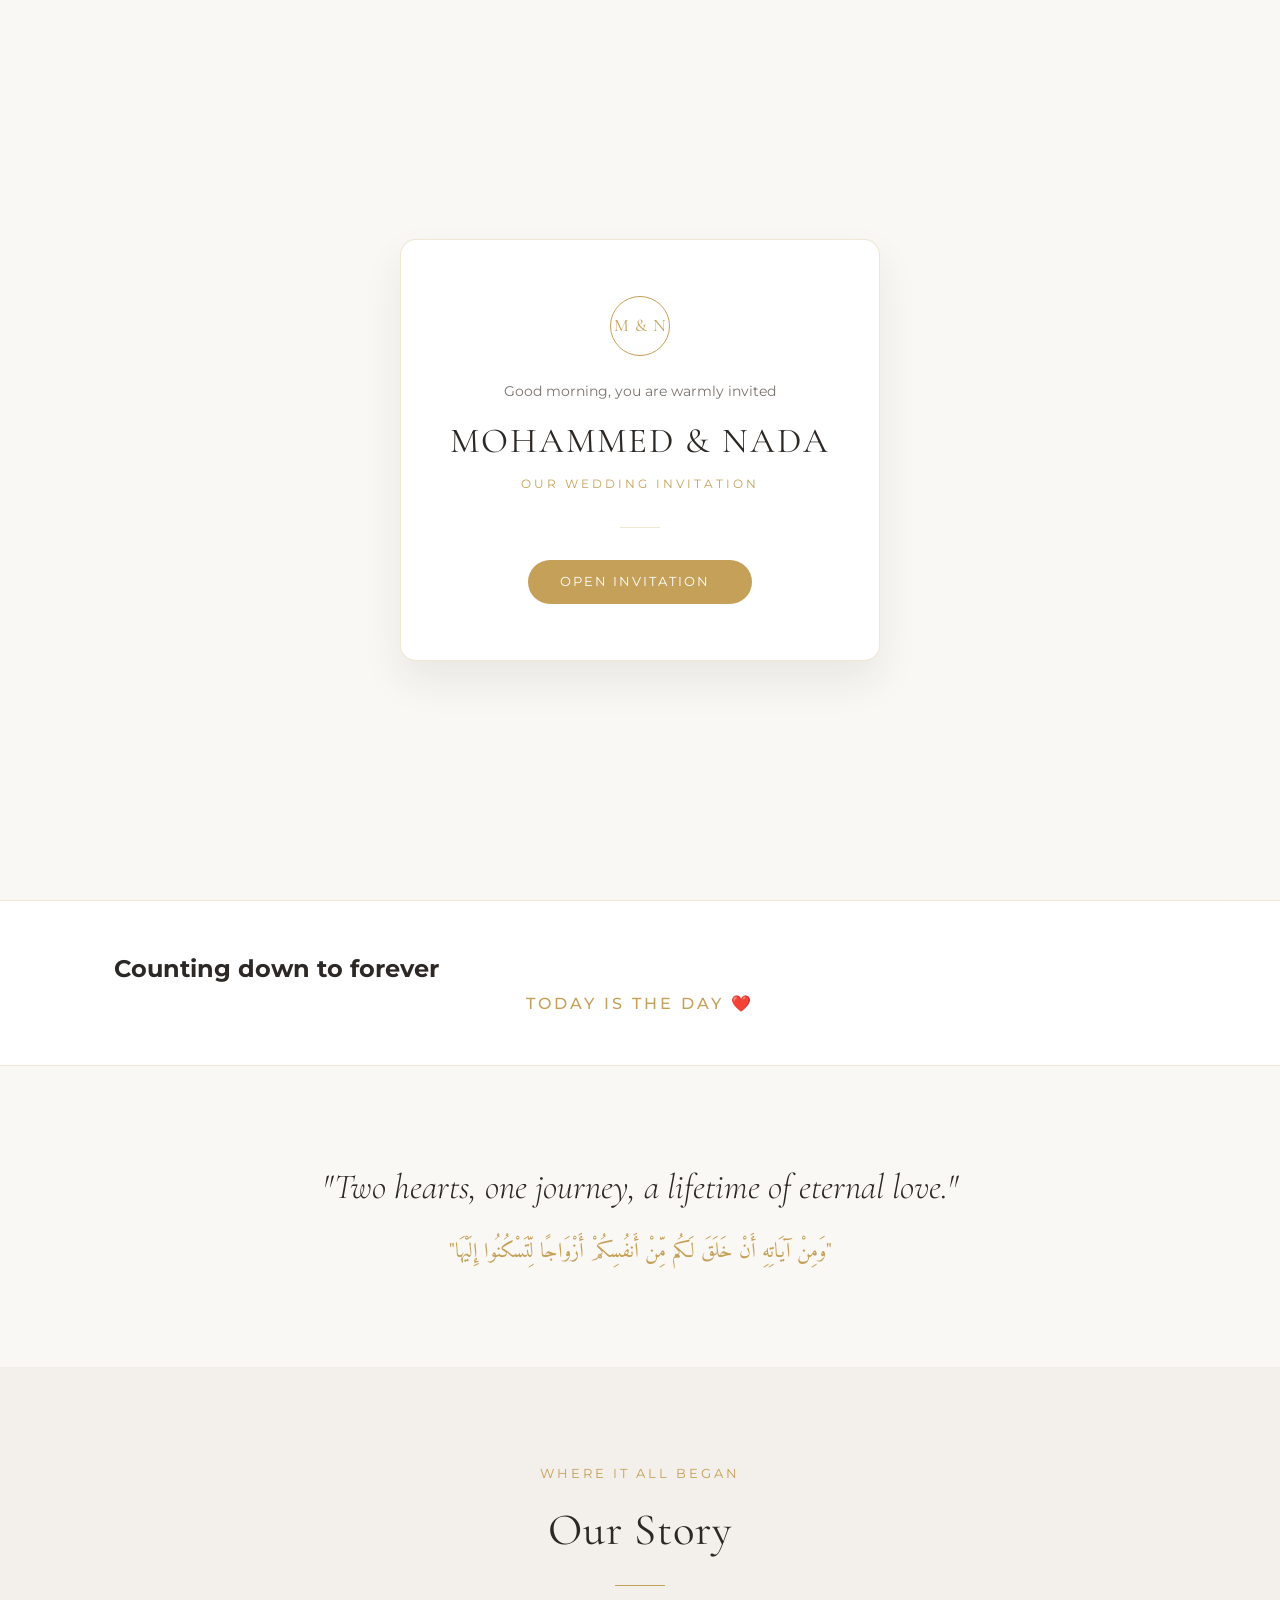
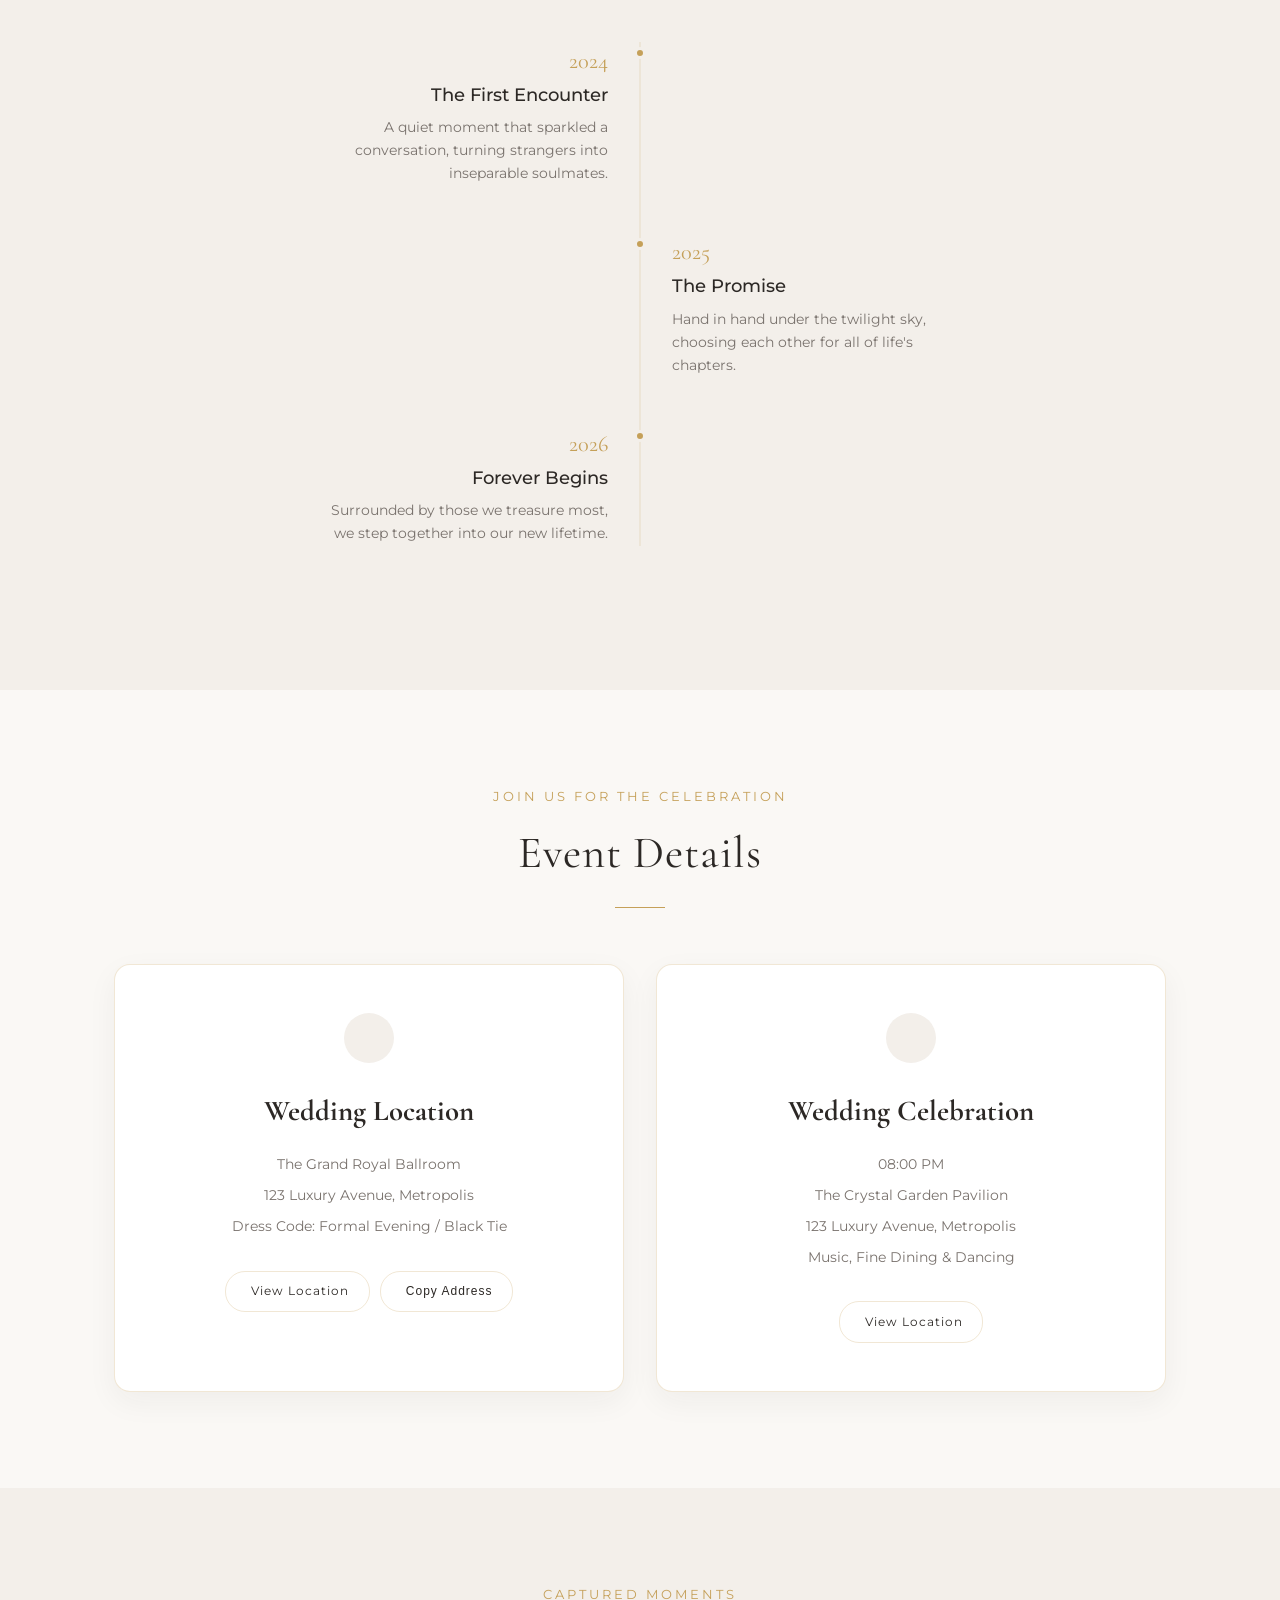
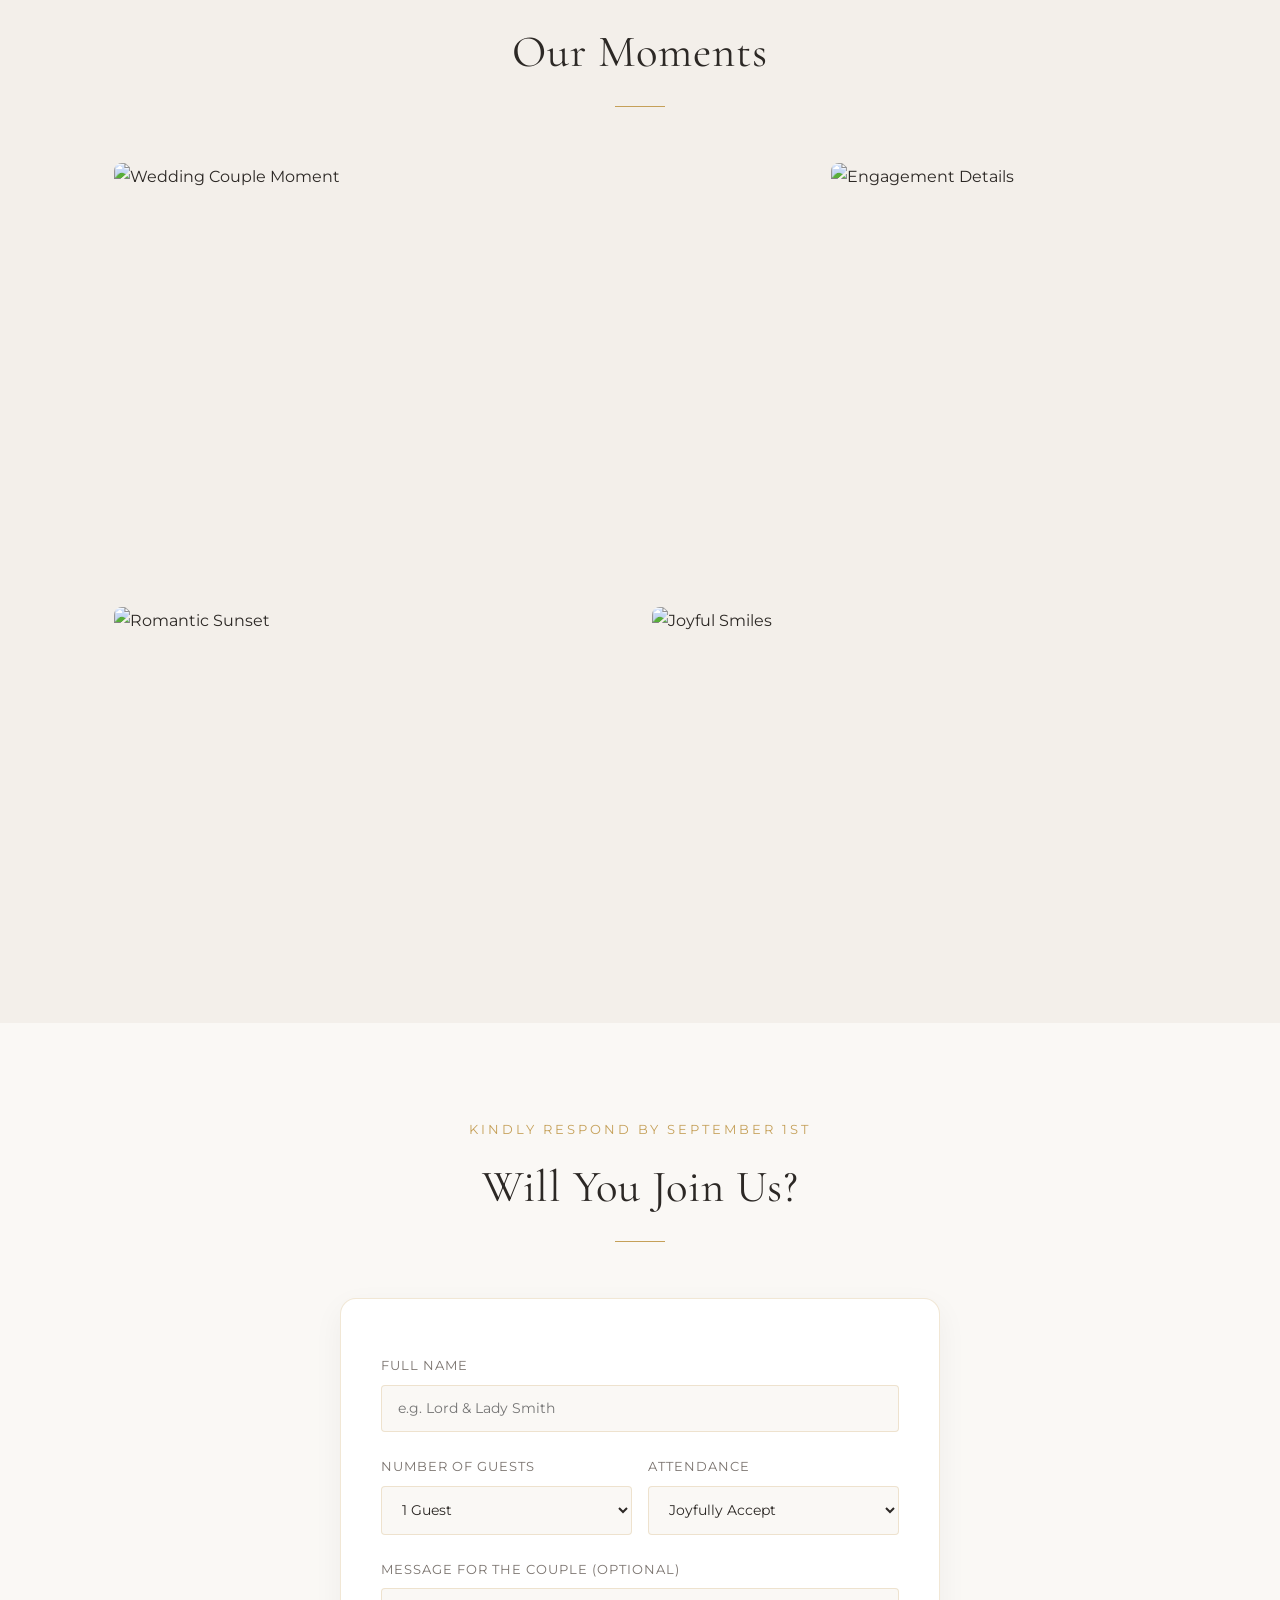
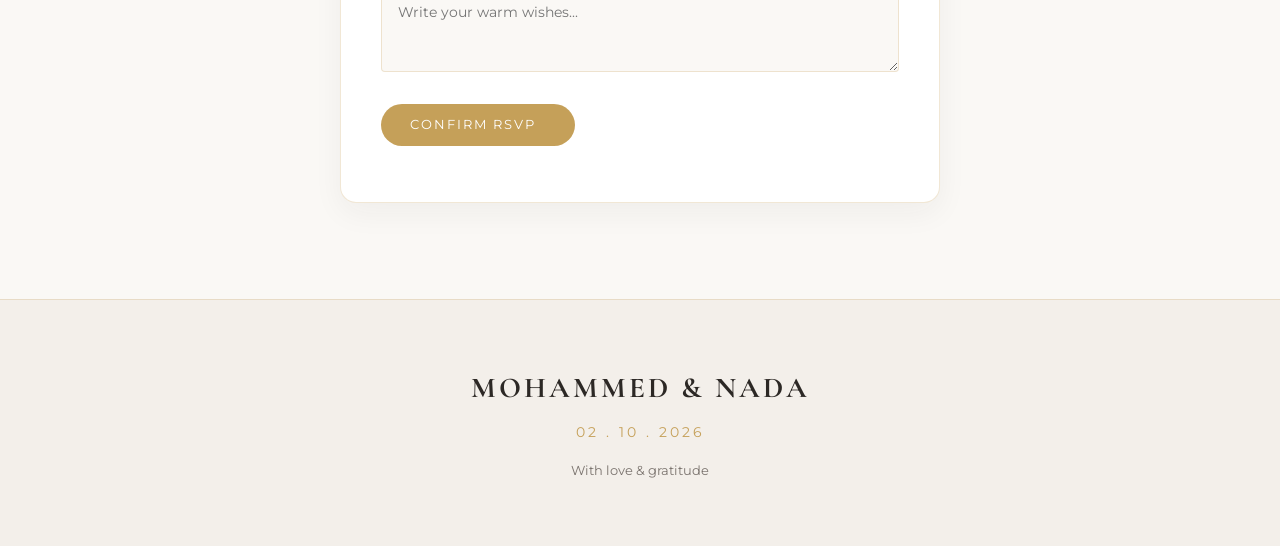
==== index2.html @ 8f210483 "Upload all project files" ====
<!DOCTYPE html>
<html lang="en" dir="ltr">
<head>
    <meta charset="UTF-8">
    <meta name="viewport" content="width=device-width, initial-scale=1.0">
    <meta name="description" content="Mohammed & Nada Wedding Invitation — Join us as we celebrate the beginning of our forever.">
    <meta name="theme-color" content="#FAF8F5">
    
    <!-- Open Graph Metadata -->
    <meta property="og:title" content="Mohammed & Nada | Wedding Invitation">
    <meta property="og:description" content="Join us in celebrating our wedding on October 2nd.">
    <meta property="og:type" content="website">

    <title>Mohammed &amp; Nada | Wedding Invitation</title>

    <!-- Google Fonts -->
    <link rel="preconnect" href="https://fonts.googleapis.com">
    <link rel="preconnect" href="https://fonts.gstatic.com" crossorigin>
    <link href="https://fonts.googleapis.com/css2?family=Amiri:ital,wght@0,400;0,700;1,400&family=Cormorant+Garamond:ital,wght@0,300;0,400;0,600;1,400&family=Montserrat:wght@300;400;500;600&display=swap" rel="stylesheet">

    <!-- Lucide Icons -->
    <script src="https://unpkg.com/lucide@latest"></script>

    <!-- Main Stylesheet -->
    <link rel="stylesheet" href="index2.css">
</head>
<body>

    <!-- Canvas for Floating Flower Petals Effect -->
    <canvas id="petals-canvas"></canvas>

    <!-- Floating Audio Toggle Button -->
    <button id="audio-toggle" class="floating-audio-btn" aria-label="Toggle Background Music">
        <i data-lucide="music" class="music-icon"></i>
        <span class="audio-pulse"></span>
    </button>
   <!-- Inside index.html (Lines 22-24) -->
<audio id="bg-music" loop preload="auto">
    <!-- تأكد إن الملف موجود في نفس المسار ده أو حط الرابط المباشر -->
    <source src="music/شيرين_ياليلة_بيضا_بدون_موسيقى_دفوف_فقط.mp3" type="audio/mpeg">
</audio>

    <!-- Floating Language Switcher -->
    <div class="lang-switcher-container">
        <button id="lang-toggle-btn" class="lang-toggle-btn" aria-label="Switch Language">
            <span class="lang-label active" data-lang-code="en">EN</span>
            <span class="lang-divider">|</span>
            <span class="lang-label" data-lang-code="ar">عربي</span>
        </button>
    </div>

    <!-- Floating Navigation Bar -->
    <nav class="floating-nav" id="navbar">
        <div class="nav-brand">M &amp; N</div>
        <button class="nav-hamburger" id="nav-toggle" aria-label="Toggle Menu">
            <i data-lucide="menu"></i>
        </button>
        <ul class="nav-links" id="nav-links">
            <li><a href="#hero" class="nav-item" data-i18n="navHome">Home</a></li>
            <li><a href="#story" class="nav-item" data-i18n="navStory">Our Story</a></li>
            <li><a href="#details" class="nav-item" data-i18n="navDetails">Details</a></li>
            <li><a href="#gallery" class="nav-item" data-i18n="navGallery">Gallery</a></li>
            <li><a href="#rsvp" class="nav-item" data-i18n="navRsvp">RSVP</a></li>
        </ul>
    </nav>

    <!-- 1. OPENING EXPERIENCE (ENVELOPE SCREEN) -->
    <div id="opening-screen" class="opening-screen">
        <div class="envelope-wrapper">
            <div class="envelope-card">
                <div class="monogram-badge">M &amp; N</div>
                <p class="greeting-time" id="greeting-time">Good day, you are warmly invited</p>
                <h1 class="opening-names">MOHAMMED &amp; NADA</h1>
                <p class="opening-subtitle" data-i18n="openingSubtitle">OUR WEDDING INVITATION</p>
                <div class="divider-line"></div>
                <button id="open-invitation-btn" class="btn-opening">
                    <span data-i18n="openInvitationBtn">OPEN INVITATION</span>
                    <i data-lucide="heart" class="btn-icon"></i>
                </button>
            </div>
        </div>
    </div>

    <!-- MAIN INVITATION CONTENT -->
    <main id="main-content" class="main-content">

        <!-- 2. HERO SECTION -->
        <section id="hero" class="hero-section">
            <div class="hero-container">
                <p class="hero-parents-note" data-i18n="heroParentsNote">Together with their families</p>
                
                <div class="hero-names-wrap">
                    <h1 class="hero-name">MOHAMMED</h1>
                    <span class="hero-ampersand">&amp;</span>
                    <h1 class="hero-name">NADA</h1>
                </div>

                <div class="hero-date-badge">
                    <span class="date-line"></span>
                    <span class="hero-date-text" data-i18n="heroDateText">02 OCTOBER 2026</span>
                    <span class="date-line"></span>
                </div>

                <div class="hero-actions">
                    <button id="save-date-btn" class="btn-secondary">
                        <i data-lucide="calendar-plus"></i>
                        <span data-i18n="saveTheDate">Save The Date</span>
                    </button>
                </div>

                <a href="#story" class="scroll-discover" aria-label="Scroll Down">
                    <span data-i18n="scrollDiscover">Scroll to discover</span>
                    <i data-lucide="chevron-down" class="bounce-icon"></i>
                </a>
            </div>
        </section>

        <!-- 3. COUNTDOWN TIMER -->
        <section class="countdown-section">
            <div class="section-container">
                <h2 class="section-tag" data-i18n="countdownTag">Counting down to forever</h2>
                <div id="countdown" class="countdown-grid">
                    <div class="countdown-box">
                        <span id="days" class="countdown-num">00</span>
                        <span class="countdown-label" data-i18n="days">DAYS</span>
                    </div>
                    <div class="countdown-separator">:</div>
                    <div class="countdown-box">
                        <span id="hours" class="countdown-num">00</span>
                        <span class="countdown-label" data-i18n="hours">HOURS</span>
                    </div>
                    <div class="countdown-separator">:</div>
                    <div class="countdown-box">
                        <span id="minutes" class="countdown-num">00</span>
                        <span class="countdown-label" data-i18n="minutes">MINUTES</span>
                    </div>
                    <div class="countdown-separator">:</div>
                    <div class="countdown-box">
                        <span id="seconds" class="countdown-num">00</span>
                        <span class="countdown-label" data-i18n="seconds">SECONDS</span>
                    </div>
                </div>
            </div>
        </section>

        <!-- 4. LOVE QUOTE SECTION -->
        <section class="quote-section">
            <div class="section-container">
                <i data-lucide="quote" class="quote-icon"></i>
                <blockquote class="love-quote" data-i18n="loveQuote">
                    "Two hearts, one journey, a lifetime of eternal love."
                </blockquote>
                <p class="arabic-verse" data-i18n="arabicVerse">
                    "وَمِنْ آيَاتِهِ أَنْ خَلَقَ لَكُم مِّنْ أَنفُسِكُمْ أَزْوَاجًا لِّتَسْكُنُوا إِلَيْهَا"
                </p>
            </div>
        </section>

        <!-- 5. OUR STORY TIMELINE -->
        <section id="story" class="story-section">
            <div class="section-container">
                <div class="section-header">
                    <span class="section-sub" data-i18n="storySub">Where it all began</span>
                    <h2 class="section-title" data-i18n="storyTitle">Our Story</h2>
                    <div class="section-line"></div>
                </div>

                <div class="timeline">
                    <!-- Event 1 -->
                    <div class="timeline-item">
                        <div class="timeline-dot"></div>
                        <div class="timeline-content">
                            <span class="timeline-year">2024</span>
                            <h3 data-i18n="story1Title">The First Encounter</h3>
                            <p data-i18n="story1Desc">A quiet moment that sparkled a conversation, turning strangers into inseparable soulmates.</p>
                        </div>
                    </div>

                    <!-- Event 2 -->
                    <div class="timeline-item">
                        <div class="timeline-dot"></div>
                        <div class="timeline-content">
                            <span class="timeline-year">2025</span>
                            <h3 data-i18n="story2Title">The Promise</h3>
                            <p data-i18n="story2Desc">Hand in hand under the twilight sky, choosing each other for all of life's chapters.</p>
                        </div>
                    </div>

                    <!-- Event 3 -->
                    <div class="timeline-item">
                        <div class="timeline-dot"></div>
                        <div class="timeline-content">
                            <span class="timeline-year">2026</span>
                            <h3 data-i18n="story3Title">Forever Begins</h3>
                            <p data-i18n="story3Desc">Surrounded by those we treasure most, we step together into our new lifetime.</p>
                        </div>
                    </div>
                </div>
            </div>
        </section>

        <!-- 6. WEDDING DETAILS & CEREMONY/RECEPTION -->
        <section id="details" class="details-section">
            <div class="section-container">
                <div class="section-header">
                    <span class="section-sub" data-i18n="detailsSub">Join us for the celebration</span>
                    <h2 class="section-title" data-i18n="detailsTitle">Event Details</h2>
                    <div class="section-line"></div>
                </div>

                <div class="events-grid">
                    <!-- Ceremony Card -->
                    <div class="event-card">
                        <div class="event-icon-badge">
                            <i data-lucide="sparkles"></i>
                        </div>
                        <h3 class="event-card-title" data-i18n="ceremonyTitle">Wedding Location</h3>
                        <!-- <p class="event-time"><i data-lucide="clock"></i> <span data-i18n="ceremonyTime">06:00 PM</span></p> -->
                        <p class="event-venue" data-i18n="ceremonyVenue">The Grand Royal Ballroom</p>
                        <p class="event-address" data-i18n="ceremonyAddress">123 Luxury Avenue, Metropolis</p>
                        <p class="event-dresscode" data-i18n="dressCode">Dress Code: Formal Evening / Black Tie</p>
                        
                        <div class="event-card-actions">
                            <a id="ceremony-map-btn" href="#" target="_blank" rel="noopener" class="btn-card">
                                <i data-lucide="map-pin"></i> <span data-i18n="viewLocation">View Location</span>
                            </a>
                            <button class="btn-card copy-location-btn" data-location="123 Luxury Avenue, Metropolis">
                                <i data-lucide="copy"></i> <span data-i18n="copyAddress">Copy Address</span>
                            </button>
                        </div>
                    </div>

                    <!-- Reception Card -->
                    <div class="event-card">
                        <div class="event-icon-badge">
                            <i data-lucide="glass-water"></i>
                        </div>
                        <h3 class="event-card-title" data-i18n="receptionTitle">Wedding  Celebration</h3>
                        <p class="event-time"><i data-lucide="clock"></i> <span data-i18n="receptionTime">08:00 PM</span></p>
                        <p class="event-venue" data-i18n="receptionVenue">The Crystal Garden Pavilion</p>
                        <p class="event-address" data-i18n="receptionAddress">123 Luxury Avenue, Metropolis</p>
                        <p class="event-dresscode" data-i18n="receptionNote">Music, Fine Dining &amp; Dancing</p>

                        <div class="event-card-actions">
                            <a id="reception-map-btn" href="#" target="_blank" rel="noopener" class="btn-card">
                                <i data-lucide="map-pin"></i> <span data-i18n="viewLocation">View Location</span>
                            </a>
                        </div>
                    </div>
                </div>
            </div>
        </section>

        <!-- 7. PHOTO GALLERY -->
        <section id="gallery" class="gallery-section">
            <div class="section-container">
                <div class="section-header">
                    <span class="section-sub" data-i18n="gallerySub">Captured Moments</span>
                    <h2 class="section-title" data-i18n="galleryTitle">Our Moments</h2>
                    <div class="section-line"></div>
                </div>

                <!-- Asymmetrical Editorial Gallery Layout -->
                <div class="gallery-asymmetric">
                    <div class="gallery-item item-large" data-img-src="https://images.unsplash.com/photo-1519741497674-611481863552?auto=format&fit=crop&w=1200&q=80">
                        <img src="https://images.unsplash.com/photo-1519741497674-611481863552?auto=format&fit=crop&w=800&q=80" alt="Wedding Couple Moment" loading="lazy">
                        <div class="gallery-overlay"><i data-lucide="maximize-2"></i></div>
                    </div>
                    <div class="gallery-item item-tall" data-img-src="https://images.unsplash.com/photo-1511285560929-80b456fea0bc?auto=format&fit=crop&w=1200&q=80">
                        <img src="https://images.unsplash.com/photo-1511285560929-80b456fea0bc?auto=format&fit=crop&w=800&q=80" alt="Engagement Details" loading="lazy">
                        <div class="gallery-overlay"><i data-lucide="maximize-2"></i></div>
                    </div>
                    <div class="gallery-item item-standard" data-img-src="https://images.unsplash.com/photo-1522673607200-164d1b6ce486?auto=format&fit=crop&w=1200&q=80">
                        <img src="https://images.unsplash.com/photo-1522673607200-164d1b6ce486?auto=format&fit=crop&w=800&q=80" alt="Romantic Sunset" loading="lazy">
                        <div class="gallery-overlay"><i data-lucide="maximize-2"></i></div>
                    </div>
                    <div class="gallery-item item-standard" data-img-src="https://images.unsplash.com/photo-1583939003579-730e3918a45a?auto=format&fit=crop&w=1200&q=80">
                        <img src="https://images.unsplash.com/photo-1583939003579-730e3918a45a?auto=format&fit=crop&w=800&q=80" alt="Joyful Smiles" loading="lazy">
                        <div class="gallery-overlay"><i data-lucide="maximize-2"></i></div>
                    </div>
                </div>
            </div>
        </section>

        <!-- Lightbox Modal -->
        <div id="lightbox-modal" class="lightbox-modal" role="dialog" aria-hidden="true">
            <button id="lightbox-close" class="lightbox-close" aria-label="Close Lightbox">&times;</button>
            <img id="lightbox-img" src="" alt="Enlarged photo view">
        </div>

        <!-- 8. RSVP SECTION -->
        <section id="rsvp" class="rsvp-section">
            <div class="section-container">
                <div class="section-header">
                    <span class="section-sub" data-i18n="rsvpSub">Kindly respond by September 1st</span>
                    <h2 class="section-title" data-i18n="rsvpTitle">Will You Join Us?</h2>
                    <div class="section-line"></div>
                </div>

                <div class="rsvp-card-wrapper">
                    <form id="rsvp-form" class="rsvp-form">
                        <div class="form-group">
                            <label for="guest-name" data-i18n="labelName">Full Name</label>
                            <input type="text" id="guest-name" class="form-control" required placeholder="e.g. Lord & Lady Smith">
                        </div>

                        <div class="form-row">
                            <div class="form-group">
                                <label for="guest-count" data-i18n="labelGuests">Number of Guests</label>
                                <select id="guest-count" class="form-control">
                                    <option value="1">1 Guest</option>
                                    <option value="2">2 Guests</option>
                                    <option value="3">3 Guests</option>
                                    <option value="4">4 Guests</option>
                                </select>
                            </div>

                            <div class="form-group">
                                <label for="attendance" data-i18n="labelAttendance">Attendance</label>
                                <select id="attendance" class="form-control" required>
                                    <option value="accept" data-i18n="optAccept">Joyfully Accept</option>
                                    <option value="decline" data-i18n="optDecline">Regretfully Decline</option>
                                </select>
                            </div>
                        </div>

                        <div class="form-group">
                            <label for="guest-message" data-i18n="labelMessage">Message for the Couple (Optional)</label>
                            <textarea id="guest-message" class="form-control" rows="3" placeholder="Write your warm wishes..."></textarea>
                        </div>

                        <button type="submit" class="btn-primary" id="rsvp-submit-btn">
                            <span data-i18n="confirmRsvp">Confirm RSVP</span>
                            <i data-lucide="send"></i>
                        </button>
                    </form>

                    <!-- Success Feedback Card -->
                    <div id="rsvp-success" class="rsvp-success hidden">
                        <div class="success-icon"><i data-lucide="check-circle-2"></i></div>
                        <h3 data-i18n="rsvpSuccessTitle">Thank You!</h3>
                        <p data-i18n="rsvpSuccessText">Your response has been delightfully received. We look forward to celebrating with you.</p>
                    </div>
                </div>
            </div>
        </section>

    </main>

    <!-- FOOTER -->
    <footer class="footer">
        <div class="section-container">
            <h2 class="footer-names">MOHAMMED &amp; NADA</h2>
            <p class="footer-date">02 . 10 . 2026</p>
            <p class="footer-note" data-i18n="footerNote">With love &amp; gratitude</p>
        </div>
    </footer>

    <!-- JavaScript File -->
    <script src="main2.js"></script>
</body>
</html>
---- index2.css ----
/* ==========================================================================
   LUXURY DESIGN SYSTEM & CSS VARIABLES
   ========================================================================== */
:root {
    /* Color Palette */
    --color-bg: #FAF8F5;               /* Warm Ivory / Soft Cream */
    --color-surface: #FFFFFF;          /* Pure White for Cards */
    --color-surface-alt: #F3EFEA;      /* Warm Beige Contrast */
    --color-accent-gold: #C5A059;      /* Muted Luxury Gold */
    --color-gold-hover: #B08D46;       /* Deep Gold Hover */
    --color-text-main: #2C2825;        /* Deep Charcoal */
    --color-text-muted: #7A736E;       /* Muted Warm Brown Gray */
    --color-border: rgba(197, 160, 89, 0.25); /* Muted Gold Border */

    /* Typography */
    --font-heading: 'Cormorant Garamond', 'Amiri', serif;
    --font-body: 'Montserrat', 'Amiri', sans-serif;
    --font-arabic: 'Amiri', serif;

    /* Layout & Geometry */
    --radius-sm: 4px;
    --radius-md: 8px;
    --radius-lg: 16px;
    --transition-smooth: all 0.5s cubic-bezier(0.16, 1, 0.3, 1);
    --shadow-soft: 0 10px 30px rgba(44, 40, 37, 0.05);
}

/* RTL Override Variables when [dir="rtl"] */
[dir="rtl"] {
    --font-heading: 'Amiri', 'Cormorant Garamond', serif;
    --font-body: 'Amiri', 'Montserrat', serif;
}

/* ==========================================================================
   RESET & GLOBAL BASE STYLES
   ========================================================================== */
* {
    margin: 0;
    padding: 0;
    box-sizing: border-box;
}

html {
    scroll-behavior: smooth;
    font-size: 16px;
}

body {
    background-color: var(--color-bg);
    color: var(--color-text-main);
    font-family: var(--font-body);
    line-height: 1.7;
    overflow-x: hidden;
    -webkit-font-smoothing: antialiased;
}

/* Petals Floating Canvas */
#petals-canvas {
    position: fixed;
    top: 0;
    left: 0;
    width: 100vw;
    height: 100vh;
    pointer-events: none;
    z-index: 10;
}

.section-container {
    max-width: 1100px;
    margin: 0 auto;
    padding: 0 1.5rem;
}

.section-header {
    text-align: center;
    margin-bottom: 3.5rem;
    animation: revealUp linear both;
    animation-timeline: view();
    animation-range: entry 10% cover 30%;
}

.section-sub {
    text-transform: uppercase;
    letter-spacing: 3px;
    font-size: 0.8rem;
    color: var(--color-accent-gold);
    display: block;
    margin-bottom: 0.5rem;
}

.section-title {
    font-family: var(--font-heading);
    font-size: 2.8rem;
    font-weight: 400;
    letter-spacing: 1px;
}

.section-line {
    width: 50px;
    height: 1px;
    background: var(--color-accent-gold);
    margin: 1rem auto 0;
}

/* ==========================================================================
   FLOATING BUTTONS & NAVIGATION
   ========================================================================== */
.floating-audio-btn {
    position: fixed;
    bottom: 24px;
    right: 24px;
    z-index: 99;
    width: 48px;
    height: 48px;
    border-radius: 50%;
    background: var(--color-surface);
    border: 1px solid var(--color-border);
    color: var(--color-accent-gold);
    cursor: pointer;
    display: flex;
    align-items: center;
    justify-content: center;
    box-shadow: var(--shadow-soft);
    transition: var(--transition-smooth);
}

[dir="rtl"] .floating-audio-btn {
    right: auto;
    left: 24px;
}

.floating-audio-btn:hover {
    transform: scale(1.08);
    background: var(--color-accent-gold);
    color: #FFF;
}

.audio-pulse {
    position: absolute;
    inset: -4px;
    border-radius: 50%;
    border: 1px solid var(--color-accent-gold);
    opacity: 0;
    pointer-events: none;
}

.floating-audio-btn.playing .audio-pulse {
    animation: pulseRing 2s infinite ease-out;
}

@keyframes pulseRing {
    0% { transform: scale(0.9); opacity: 0.8; }
    100% { transform: scale(1.4); opacity: 0; }
}

/* Language Switcher */
.lang-switcher-container {
    position: fixed;
    top: 24px;
    right: 24px;
    z-index: 100;
}

[dir="rtl"] .lang-switcher-container {
    right: auto;
    left: 24px;
}

.lang-toggle-btn {
    background: rgba(250, 248, 245, 0.85);
    backdrop-filter: blur(8px);
    border: 1px solid var(--color-border);
    padding: 6px 14px;
    border-radius: 30px;
    cursor: pointer;
    font-family: var(--font-body);
    font-size: 0.8rem;
    color: var(--color-text-muted);
    display: flex;
    gap: 8px;
    align-items: center;
    box-shadow: var(--shadow-soft);
}

.lang-label.active {
    color: var(--color-accent-gold);
    font-weight: 600;
}

/* Floating Navigation Bar */
.floating-nav {
    position: fixed;
    top: 24px;
    left: 50%;
    transform: translateX(-50%);
    z-index: 90;
    width: 90%;
    max-width: 650px;
    background: rgba(250, 248, 245, 0.85);
    backdrop-filter: blur(12px);
    border: 1px solid var(--color-border);
    border-radius: 40px;
    padding: 0.75rem 1.5rem;
    display: flex;
    align-items: center;
    justify-content: space-between;
    box-shadow: var(--shadow-soft);
    transition: var(--transition-smooth);
}

.nav-brand {
    font-family: var(--font-heading);
    font-size: 1.2rem;
    letter-spacing: 2px;
    color: var(--color-accent-gold);
}

.nav-links {
    display: flex;
    list-style: none;
    gap: 1.5rem;
}

.nav-item {
    text-decoration: none;
    color: var(--color-text-main);
    font-size: 0.85rem;
    font-weight: 400;
    letter-spacing: 1px;
    transition: var(--transition-smooth);
}

.nav-item:hover {
    color: var(--color-accent-gold);
}

.nav-hamburger {
    display: none;
    background: none;
    border: none;
    color: var(--color-text-main);
    cursor: pointer;
}

/* ==========================================================================
   1. OPENING ENVELOPE EXPERIENCE
   ========================================================================== */
.opening-screen {
    position: fixed;
    inset: 0;
    z-index: 999;
    background-color: var(--color-bg);
    display: flex;
    align-items: center;
    justify-content: center;
    padding: 1.5rem;
    transition: opacity 1s cubic-bezier(0.16, 1, 0.3, 1), transform 1s ease;
}

.opening-screen.fade-out {
    opacity: 0;
    transform: scale(1.05);
    pointer-events: none;
}

.envelope-wrapper {
    max-width: 480px;
    width: 100%;
}

.envelope-card {
    background: var(--color-surface);
    border: 1px solid var(--color-border);
    padding: 3.5rem 2rem;
    border-radius: var(--radius-lg);
    text-align: center;
    box-shadow: 0 20px 40px rgba(44, 40, 37, 0.08);
}

.monogram-badge {
    width: 60px;
    height: 60px;
    border-radius: 50%;
    border: 1px solid var(--color-accent-gold);
    display: flex;
    align-items: center;
    justify-content: center;
    margin: 0 auto 1.5rem;
    font-family: var(--font-heading);
    color: var(--color-accent-gold);
    font-size: 1.1rem;
    letter-spacing: 1px;
}

.greeting-time {
    font-size: 0.85rem;
    color: var(--color-text-muted);
    margin-bottom: 0.5rem;
}

.opening-names {
    font-family: var(--font-heading);
    font-size: 2.2rem;
    font-weight: 400;
    letter-spacing: 2px;
    margin-bottom: 0.2rem;
}

.opening-subtitle {
    font-size: 0.75rem;
    letter-spacing: 3px;
    color: var(--color-accent-gold);
}

.divider-line {
    width: 40px;
    height: 1px;
    background: var(--color-border);
    margin: 2rem auto;
}

.btn-opening {
    background: var(--color-accent-gold);
    color: #FFF;
    border: none;
    padding: 0.9rem 2rem;
    border-radius: 30px;
    font-family: var(--font-body);
    font-size: 0.8rem;
    letter-spacing: 2px;
    cursor: pointer;
    display: inline-flex;
    align-items: center;
    gap: 10px;
    transition: var(--transition-smooth);
}

.btn-opening:hover {
    background: var(--color-gold-hover);
    transform: translateY(-2px);
}

/* ==========================================================================
   2. HERO SECTION
   ========================================================================== */
.hero-section {
    min-height: 100vh;
    display: flex;
    align-items: center;
    justify-content: center;
    text-align: center;
    padding: 6rem 1.5rem 4rem;
    position: relative;
    background: radial-gradient(circle at center, rgba(243, 239, 234, 0.6) 0%, var(--color-bg) 70%);
}

.hero-parents-note {
    font-size: 0.9rem;
    text-transform: uppercase;
    letter-spacing: 3px;
    color: var(--color-text-muted);
    margin-bottom: 1.5rem;
}

.hero-names-wrap {
    margin-bottom: 2rem;
}

.hero-name {
    font-family: var(--font-heading);
    font-size: 5rem;
    font-weight: 300;
    letter-spacing: 4px;
    line-height: 1.1;
}

.hero-ampersand {
    display: block;
    font-family: var(--font-heading);
    font-size: 2.5rem;
    color: var(--color-accent-gold);
    font-style: italic;
    margin: 0.5rem 0;
}

.hero-date-badge {
    display: inline-flex;
    align-items: center;
    gap: 15px;
    margin-bottom: 2.5rem;
}

.date-line {
    width: 30px;
    height: 1px;
    background: var(--color-accent-gold);
}

.hero-date-text {
    font-size: 1rem;
    letter-spacing: 3px;
    color: var(--color-accent-gold);
    font-weight: 500;
}

.scroll-discover {
    position: absolute;
    bottom: 30px;
    left: 50%;
    transform: translateX(-50%);
    text-decoration: none;
    color: var(--color-text-muted);
    font-size: 0.75rem;
    letter-spacing: 2px;
    display: flex;
    flex-direction: column;
    align-items: center;
    gap: 8px;
    text-transform: uppercase;
}

.bounce-icon {
    width: 18px;
    height: 18px;
    animation: bounce 2s infinite;
}

@keyframes bounce {
    0%, 20%, 50%, 80%, 100% { transform: translateY(0); }
    40% { transform: translateY(-6px); }
    60% { transform: translateY(-3px); }
}

/* ==========================================================================
   3. COUNTDOWN & BUTTONS
   ========================================================================== */
.countdown-section {
    padding: 3rem 1.5rem;
    background: var(--color-surface);
    border-top: 1px solid var(--color-border);
    border-bottom: 1px solid var(--color-border);
}

.countdown-tag {
    text-align: center;
    font-size: 0.85rem;
    letter-spacing: 2px;
    text-transform: uppercase;
    color: var(--color-accent-gold);
    margin-bottom: 2rem;
}

.countdown-grid {
    display: flex;
    align-items: center;
    justify-content: center;
    gap: 1.5rem;
    animation: revealUp linear both;
    animation-timeline: view();
    animation-range: entry 10% cover 30%;
}

.countdown-box {
    text-align: center;
    min-width: 70px;
}

.countdown-num {
    font-family: var(--font-heading);
    font-size: 3.2rem;
    line-height: 1;
    font-weight: 300;
    color: var(--color-text-main);
}

.countdown-label {
    font-size: 0.7rem;
    letter-spacing: 2px;
    color: var(--color-text-muted);
}

.countdown-separator {
    font-family: var(--font-heading);
    font-size: 2rem;
    color: var(--color-accent-gold);
    margin-top: -1.2rem;
}

/* Buttons */
.btn-primary, .btn-secondary {
    padding: 0.85rem 1.8rem;
    border-radius: 30px;
    font-family: var(--font-body);
    font-size: 0.8rem;
    letter-spacing: 2px;
    cursor: pointer;
    display: inline-flex;
    align-items: center;
    gap: 10px;
    transition: var(--transition-smooth);
    text-transform: uppercase;
    text-decoration: none;
}

.btn-primary {
    background: var(--color-accent-gold);
    color: #FFF;
    border: none;
}

.btn-primary:hover {
    background: var(--color-gold-hover);
}

.btn-secondary {
    background: transparent;
    color: var(--color-text-main);
    border: 1px solid var(--color-border);
}

.btn-secondary:hover {
    border-color: var(--color-accent-gold);
    color: var(--color-accent-gold);
}

/* ==========================================================================
   4. QUOTE SECTION
   ========================================================================== */
.quote-section {
    padding: 6rem 1.5rem;
    text-align: center;
    animation: revealUp linear both;
    animation-timeline: view();
    animation-range: entry 15% cover 35%;
}

.quote-icon {
    width: 32px;
    height: 32px;
    color: var(--color-accent-gold);
    margin-bottom: 1.5rem;
    opacity: 0.6;
}

.love-quote {
    font-family: var(--font-heading);
    font-size: 2.2rem;
    font-weight: 300;
    font-style: italic;
    max-width: 700px;
    margin: 0 auto 1.5rem;
    line-height: 1.4;
}

.arabic-verse {
    font-family: var(--font-arabic);
    font-size: 1.3rem;
    color: var(--color-accent-gold);
    direction: rtl;
}

/* ==========================================================================
   5. OUR STORY TIMELINE
   ========================================================================== */
.story-section {
    padding: 6rem 1.5rem;
    background: var(--color-surface-alt);
}

.timeline {
    position: relative;
    max-width: 700px;
    margin: 0 auto;
}

.timeline::before {
    content: '';
    position: absolute;
    top: 0;
    bottom: 0;
    left: 50%;
    width: 1px;
    background: var(--color-border);
    transform: translateX(-50%);
}

[dir="rtl"] .timeline::before {
    left: auto;
    right: 50%;
    transform: translateX(50%);
}

.timeline-item {
    position: relative;
    margin-bottom: 3rem;
    width: 50%;
    padding: 0 2rem;
    animation: revealUp linear both;
    animation-timeline: view();
    animation-range: entry 10% cover 30%;
}

.timeline-item:nth-child(odd) {
    left: 0;
    text-align: right;
}

.timeline-item:nth-child(even) {
    left: 50%;
    text-align: left;
}

[dir="rtl"] .timeline-item:nth-child(odd) {
    left: auto;
    right: 0;
    text-align: left;
}

[dir="rtl"] .timeline-item:nth-child(even) {
    left: auto;
    right: 50%;
    text-align: right;
}

.timeline-dot {
    position: absolute;
    top: 5px;
    width: 12px;
    height: 12px;
    border-radius: 50%;
    background: var(--color-accent-gold);
    border: 3px solid var(--color-surface-alt);
    transition: transform 0.4s ease;
}

.timeline-item:hover .timeline-dot {
    transform: scale(1.4);
}

.timeline-item:nth-child(odd) .timeline-dot {
    right: -6px;
}

.timeline-item:nth-child(even) .timeline-dot {
    left: -6px;
}

[dir="rtl"] .timeline-item:nth-child(odd) .timeline-dot {
    right: auto;
    left: -6px;
}

[dir="rtl"] .timeline-item:nth-child(even) .timeline-dot {
    left: auto;
    right: -6px;
}

.timeline-year {
    font-family: var(--font-heading);
    font-size: 1.4rem;
    color: var(--color-accent-gold);
}

.timeline-content h3 {
    font-size: 1.1rem;
    font-weight: 500;
    margin-bottom: 0.4rem;
}

.timeline-content p {
    font-size: 0.85rem;
    color: var(--color-text-muted);
}

/* ==========================================================================
   6. DETAILS & CARDS
   ========================================================================== */
.details-section {
    padding: 6rem 1.5rem;
}

.events-grid {
    display: grid;
    grid-template-columns: repeat(auto-fit, minmax(300px, 1fr));
    gap: 2rem;
}

.event-card {
    background: var(--color-surface);
    border: 1px solid var(--color-border);
    border-radius: var(--radius-lg);
    padding: 3rem 2rem;
    text-align: center;
    box-shadow: var(--shadow-soft);
    transition: var(--transition-smooth);
    animation: revealUp linear both;
    animation-timeline: view();
    animation-range: entry 10% cover 30%;
}

.event-card:hover {
    transform: translateY(-8px);
    box-shadow: 0 15px 35px rgba(197, 160, 89, 0.15);
}

.event-icon-badge {
    width: 50px;
    height: 50px;
    border-radius: 50%;
    background: var(--color-surface-alt);
    color: var(--color-accent-gold);
    display: flex;
    align-items: center;
    justify-content: center;
    margin: 0 auto 1.5rem;
    transition: transform 0.4s ease;
}

.event-card:hover .event-icon-badge {
    transform: scale(1.1) rotate(5deg);
}

.event-card-title {
    font-family: var(--font-heading);
    font-size: 1.8rem;
    margin-bottom: 1rem;
}

.event-time, .event-venue, .event-address, .event-dresscode {
    font-size: 0.9rem;
    color: var(--color-text-muted);
    margin-bottom: 0.4rem;
}

.event-card-actions {
    display: flex;
    flex-wrap: wrap;
    justify-content: center;
    gap: 10px;
    margin-top: 2rem;
}

.btn-card {
    padding: 0.6rem 1.2rem;
    border-radius: 20px;
    border: 1px solid var(--color-border);
    background: transparent;
    color: var(--color-text-main);
    font-size: 0.75rem;
    letter-spacing: 1px;
    text-decoration: none;
    cursor: pointer;
    display: inline-flex;
    align-items: center;
    gap: 6px;
    transition: var(--transition-smooth);
}

.btn-card:hover {
    background: var(--color-accent-gold);
    color: #FFF;
    border-color: var(--color-accent-gold);
}

/* ==========================================================================
   7. PHOTO GALLERY (ASYMMETRICAL LAYOUT & SCROLL ANIMATIONS)
   ========================================================================== */
.gallery-section {
    padding: 6rem 1.5rem;
    background: var(--color-surface-alt);
}

.gallery-asymmetric {
    display: grid;
    grid-template-columns: repeat(12, 1fr);
    gap: 1.5rem;
}

.gallery-item {
    position: relative;
    border-radius: var(--radius-md);
    overflow: hidden;
    cursor: pointer;
    will-change: transform, opacity;
    animation: imageReveal linear both;
    animation-timeline: view();
    animation-range: entry 10% cover 35%;
}

.gallery-item img {
    width: 100%;
    height: 100%;
    object-fit: cover;
    display: block;
    transition: transform 0.8s cubic-bezier(0.16, 1, 0.3, 1);
}

.gallery-overlay {
    position: absolute;
    inset: 0;
    background: rgba(44, 40, 37, 0.4);
    display: flex;
    align-items: center;
    justify-content: center;
    color: #FFF;
    opacity: 0;
    transition: var(--transition-smooth);
}

.gallery-item:hover img { 
    transform: scale(1.08); 
}

.gallery-item:hover .gallery-overlay { 
    opacity: 1; 
}

.item-large { grid-column: span 8; height: 420px; }
.item-tall { grid-column: span 4; height: 420px; }
.item-standard { grid-column: span 6; height: 320px; }

/* Lightbox Modal */
.lightbox-modal {
    position: fixed;
    inset: 0;
    z-index: 1000;
    background: rgba(0, 0, 0, 0.9);
    display: flex;
    align-items: center;
    justify-content: center;
    padding: 2rem;
    opacity: 0;
    pointer-events: none;
    transition: var(--transition-smooth);
}

.lightbox-modal.active {
    opacity: 1;
    pointer-events: auto;
}

.lightbox-modal img {
    max-width: 90vw;
    max-height: 85vh;
    border-radius: var(--radius-sm);
    box-shadow: 0 10px 40px rgba(0,0,0,0.5);
}

.lightbox-close {
    position: absolute;
    top: 30px;
    right: 30px;
    background: none;
    border: none;
    color: #FFF;
    font-size: 2.5rem;
    cursor: pointer;
}

/* ==========================================================================
   8. RSVP SECTION & FORM
   ========================================================================== */
.rsvp-section {
    padding: 6rem 1.5rem;
}

.rsvp-card-wrapper {
    max-width: 600px;
    margin: 0 auto;
    background: var(--color-surface);
    border: 1px solid var(--color-border);
    border-radius: var(--radius-lg);
    padding: 3.5rem 2.5rem;
    box-shadow: var(--shadow-soft);
    animation: revealUp linear both;
    animation-timeline: view();
    animation-range: entry 10% cover 30%;
}

.form-group {
    margin-bottom: 1.5rem;
}

.form-row {
    display: grid;
    grid-template-columns: 1fr 1fr;
    gap: 1rem;
}

.form-group label {
    display: block;
    font-size: 0.8rem;
    letter-spacing: 1px;
    text-transform: uppercase;
    color: var(--color-text-muted);
    margin-bottom: 0.5rem;
}

.form-control {
    width: 100%;
    padding: 0.85rem 1rem;
    border-radius: var(--radius-sm);
    border: 1px solid var(--color-border);
    background: var(--color-bg);
    color: var(--color-text-main);
    font-family: inherit;
    font-size: 0.9rem;
    outline: none;
    transition: var(--transition-smooth);
}

.form-control:focus {
    border-color: var(--color-accent-gold);
}

.rsvp-success {
    text-align: center;
    padding: 2rem 0;
}

.success-icon {
    font-size: 3rem;
    color: var(--color-accent-gold);
    margin-bottom: 1rem;
}

.hidden { display: none !important; }

/* ==========================================================================
   9. FOOTER
   ========================================================================== */
.footer {
    padding: 4rem 1.5rem;
    text-align: center;
    background: var(--color-surface-alt);
    border-top: 1px solid var(--color-border);
}

.footer-names {
    font-family: var(--font-heading);
    font-size: 1.8rem;
    letter-spacing: 3px;
    margin-bottom: 0.5rem;
}

.footer-date {
    font-size: 0.85rem;
    letter-spacing: 3px;
    color: var(--color-accent-gold);
    margin-bottom: 1rem;
}

.footer-note {
    font-size: 0.8rem;
    color: var(--color-text-muted);
}

/* ==========================================================================
   10. SCROLL ANIMATION KEYFRAMES
   ========================================================================== */
@keyframes revealUp {
    from {
        opacity: 0;
        transform: translateY(40px);
    }
    to {
        opacity: 1;
        transform: translateY(0);
    }
}

@keyframes imageReveal {
    from {
        opacity: 0;
        transform: scale(0.92) translateY(30px);
    }
    to {
        opacity: 1;
        transform: scale(1) translateY(0);
    }
}

/* ==========================================================================
   11. RESPONSIVE MEDIA QUERIES
   ========================================================================== */
@media (max-width: 850px) {
    .hero-name { font-size: 3.5rem; }
    .item-large, .item-tall, .item-standard { grid-column: span 12; height: 280px; }
    
    .timeline::before { left: 20px; }
    [dir="rtl"] .timeline::before { right: 20px; }
    
    .timeline-item { width: 100%; padding-left: 50px; text-align: left !important; }
    [dir="rtl"] .timeline-item { padding-right: 50px; padding-left: 0; text-align: right !important; }
    
    .timeline-item:nth-child(even) { left: 0; }
    [dir="rtl"] .timeline-item:nth-child(even) { right: 0; }
    
    .timeline-dot { left: 14px !important; }
    [dir="rtl"] .timeline-dot { right: 14px !important; left: auto !important; }

    .nav-links {
        display: none;
        position: absolute;
        top: 100%;
        left: 0;
        right: 0;
        background: var(--color-surface);
        padding: 1.5rem;
        border-radius: var(--radius-md);
        border: 1px solid var(--color-border);
        flex-direction: column;
        text-align: center;
    }
    
    .nav-links.active { display: flex; }
    .nav-hamburger { display: block; }
    .form-row { grid-template-columns: 1fr; }
}

@media (prefers-reduced-motion: reduce) {
    .gallery-item, .event-card, .timeline-item, .section-header, .rsvp-card-wrapper, .quote-section, .countdown-grid {
        animation: none !important;
    }
}
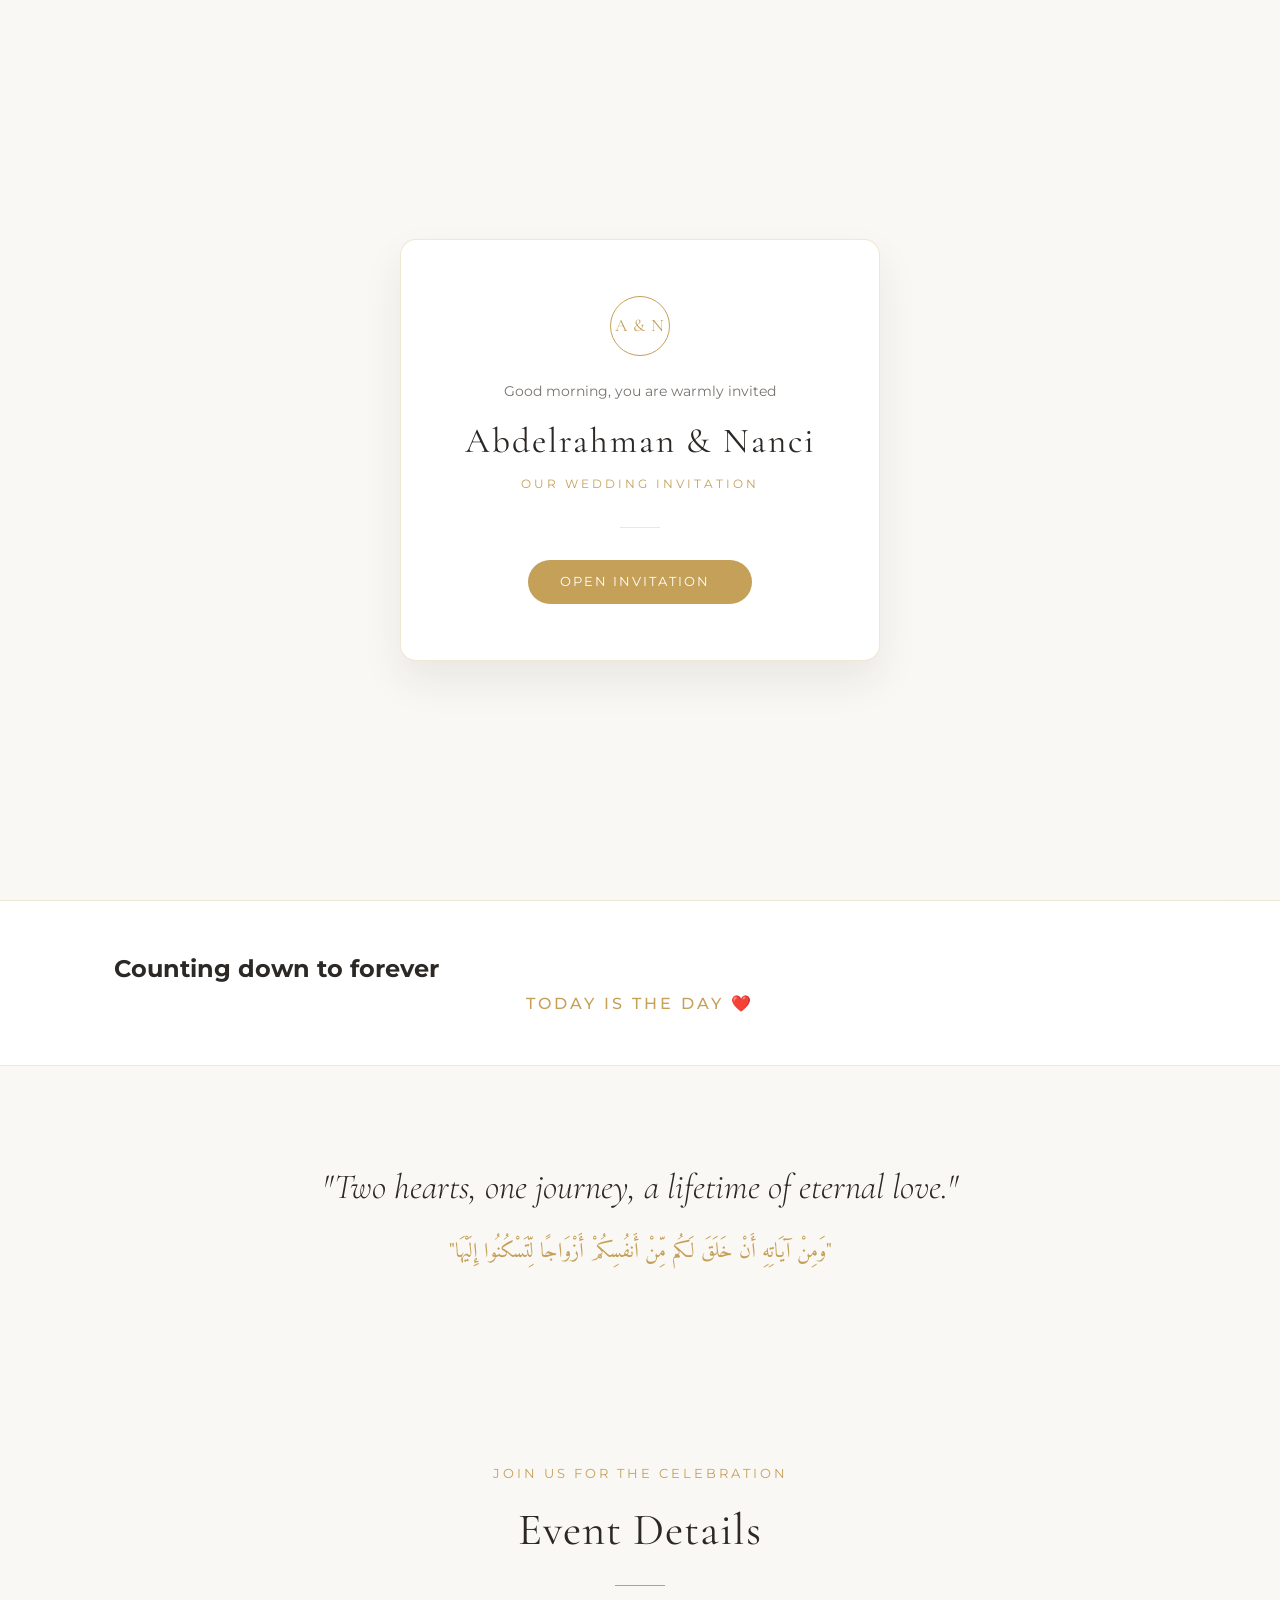
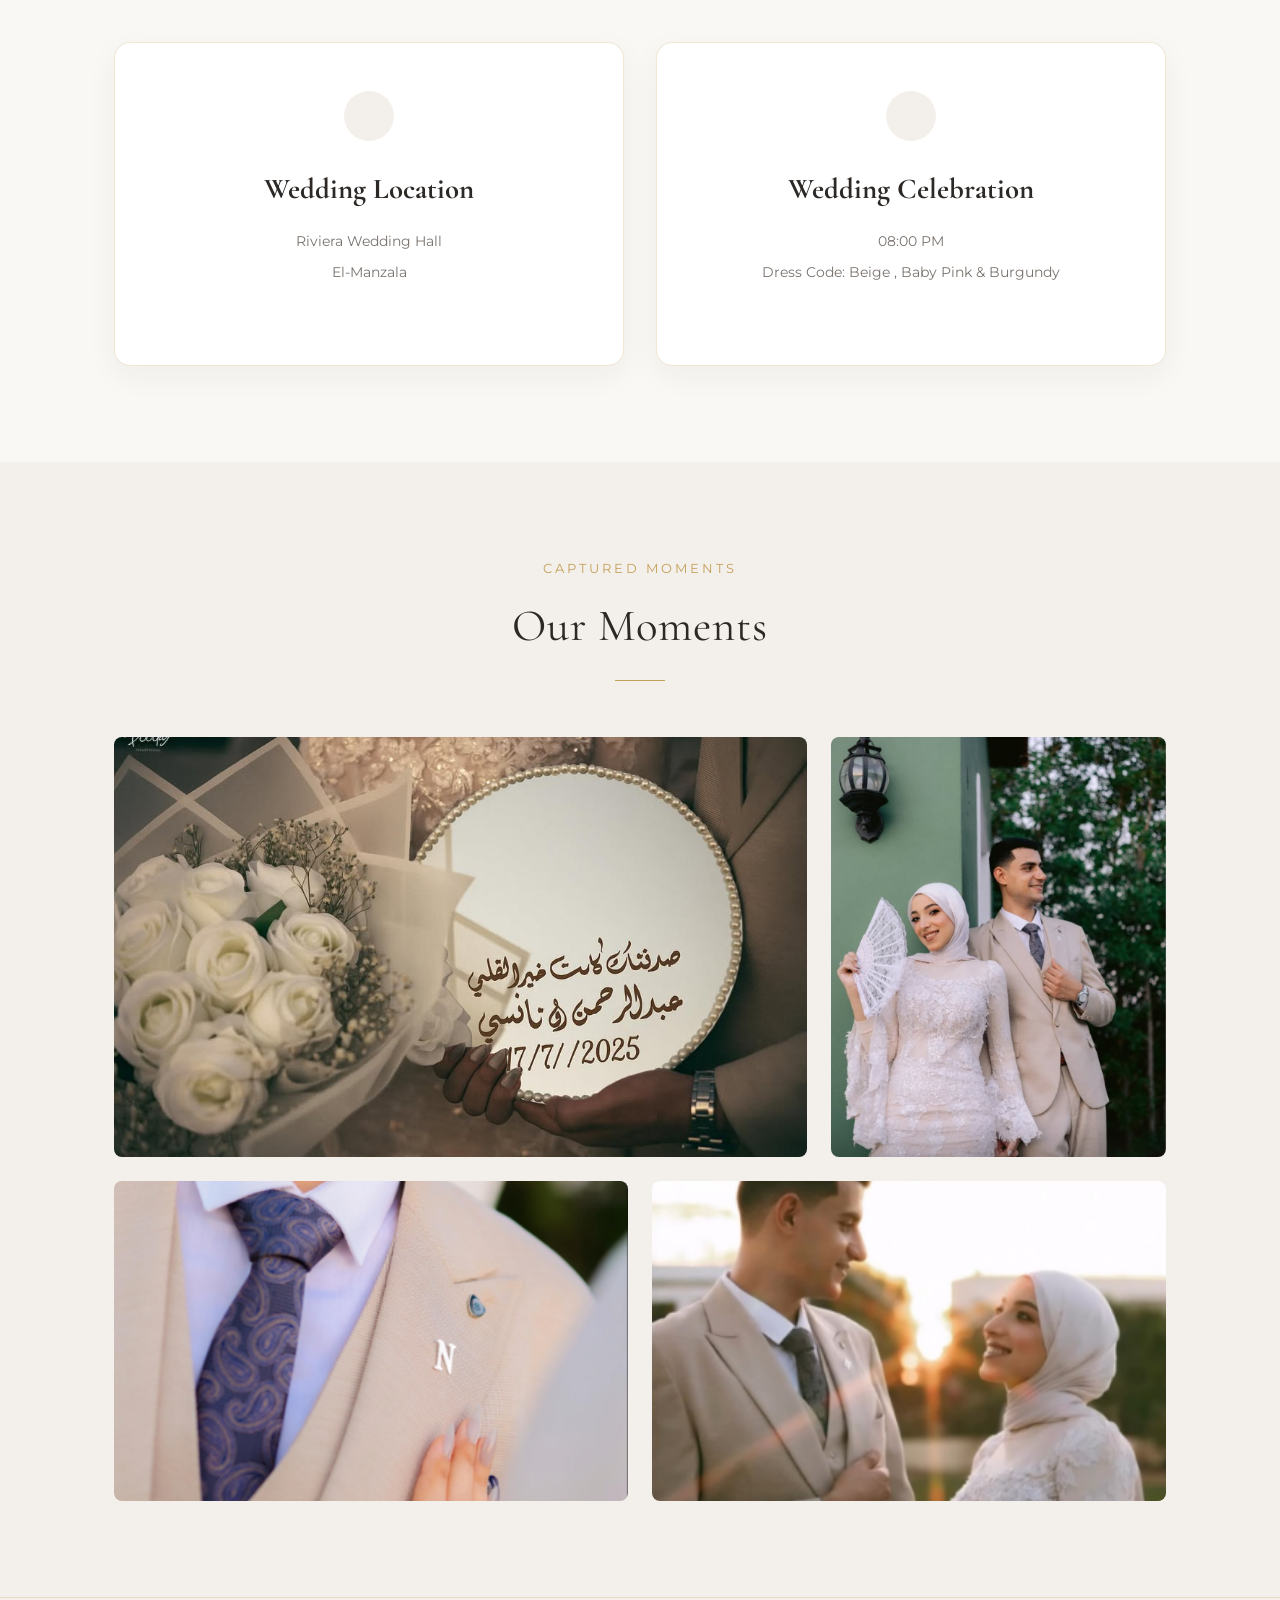
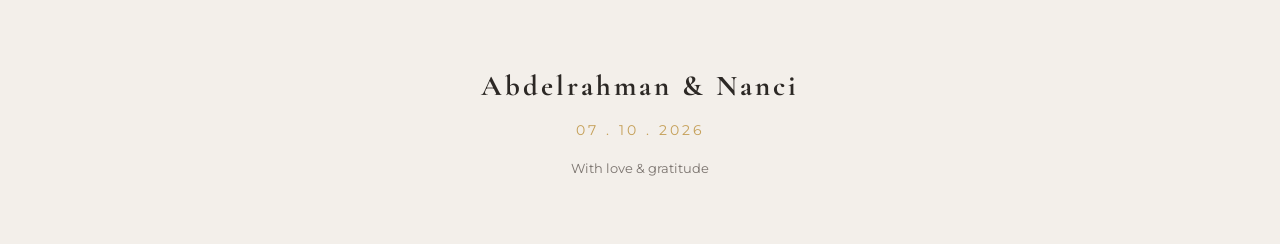
==== commit b72104b1: "Initial commit" ====
--- a/index2.html
+++ b/index2.html
@@ -3,15 +3,15 @@
 <head>
     <meta charset="UTF-8">
     <meta name="viewport" content="width=device-width, initial-scale=1.0">
-    <meta name="description" content="Mohammed & Nada Wedding Invitation — Join us as we celebrate the beginning of our forever.">
+    <meta name="description" content=" Abdelrahman & Nanci Wedding Invitation — Join us as we celebrate the beginning of our forever.">
     <meta name="theme-color" content="#FAF8F5">
     
     <!-- Open Graph Metadata -->
-    <meta property="og:title" content="Mohammed & Nada | Wedding Invitation">
+    <meta property="og:title" content="Abdelrahman & Nanci | Wedding Invitation">
     <meta property="og:description" content="Join us in celebrating our wedding on October 2nd.">
     <meta property="og:type" content="website">
 
-    <title>Mohammed &amp; Nada | Wedding Invitation</title>
+    <title>Abdelrahman &amp; Nanci | Wedding Invitation</title>
 
     <!-- Google Fonts -->
     <link rel="preconnect" href="https://fonts.googleapis.com">
@@ -51,7 +51,7 @@
 
     <!-- Floating Navigation Bar -->
     <nav class="floating-nav" id="navbar">
-        <div class="nav-brand">M &amp; N</div>
+        <div class="nav-brand"> A &amp; N </div>
         <button class="nav-hamburger" id="nav-toggle" aria-label="Toggle Menu">
             <i data-lucide="menu"></i>
         </button>
@@ -68,9 +68,9 @@
     <div id="opening-screen" class="opening-screen">
         <div class="envelope-wrapper">
             <div class="envelope-card">
-                <div class="monogram-badge">M &amp; N</div>
+                <div class="monogram-badge"> A &amp; N</div>
                 <p class="greeting-time" id="greeting-time">Good day, you are warmly invited</p>
-                <h1 class="opening-names">MOHAMMED &amp; NADA</h1>
+                <h1 class="opening-names">Abdelrahman &amp;  Nanci</h1>
                 <p class="opening-subtitle" data-i18n="openingSubtitle">OUR WEDDING INVITATION</p>
                 <div class="divider-line"></div>
                 <button id="open-invitation-btn" class="btn-opening">
@@ -90,14 +90,14 @@
                 <p class="hero-parents-note" data-i18n="heroParentsNote">Together with their families</p>
                 
                 <div class="hero-names-wrap">
-                    <h1 class="hero-name">MOHAMMED</h1>
+                    <h1 class="hero-name">Abdelrahman </h1>
                     <span class="hero-ampersand">&amp;</span>
-                    <h1 class="hero-name">NADA</h1>
+                    <h1 class="hero-name"> Nanci</h1>
                 </div>
 
                 <div class="hero-date-badge">
                     <span class="date-line"></span>
-                    <span class="hero-date-text" data-i18n="heroDateText">02 OCTOBER 2026</span>
+                    <span class="hero-date-text" data-i18n="heroDateText">07 OCTOBER 2026</span>
                     <span class="date-line"></span>
                 </div>
 
@@ -148,7 +148,7 @@
             <div class="section-container">
                 <i data-lucide="quote" class="quote-icon"></i>
                 <blockquote class="love-quote" data-i18n="loveQuote">
-                    "Two hearts, one journey, a lifetime of eternal love."
+                    "Two hearts, one journey, a lifetime of eternal love." 
                 </blockquote>
                 <p class="arabic-verse" data-i18n="arabicVerse">
                     "وَمِنْ آيَاتِهِ أَنْ خَلَقَ لَكُم مِّنْ أَنفُسِكُمْ أَزْوَاجًا لِّتَسْكُنُوا إِلَيْهَا"
@@ -157,7 +157,7 @@
         </section>
 
         <!-- 5. OUR STORY TIMELINE -->
-        <section id="story" class="story-section">
+        <!-- <section id="story" class="story-section">
             <div class="section-container">
                 <div class="section-header">
                     <span class="section-sub" data-i18n="storySub">Where it all began</span>
@@ -165,29 +165,29 @@
                     <div class="section-line"></div>
                 </div>
 
-                <div class="timeline">
+                <div class="timeline"> -->
                     <!-- Event 1 -->
-                    <div class="timeline-item">
+                    <!-- <div class="timeline-item">
                         <div class="timeline-dot"></div>
                         <div class="timeline-content">
                             <span class="timeline-year">2024</span>
                             <h3 data-i18n="story1Title">The First Encounter</h3>
                             <p data-i18n="story1Desc">A quiet moment that sparkled a conversation, turning strangers into inseparable soulmates.</p>
                         </div>
-                    </div>
+                    </div> -->
 
                     <!-- Event 2 -->
-                    <div class="timeline-item">
+                    <!-- <div class="timeline-item">
                         <div class="timeline-dot"></div>
                         <div class="timeline-content">
                             <span class="timeline-year">2025</span>
                             <h3 data-i18n="story2Title">The Promise</h3>
                             <p data-i18n="story2Desc">Hand in hand under the twilight sky, choosing each other for all of life's chapters.</p>
                         </div>
-                    </div>
+                    </div> -->
 
                     <!-- Event 3 -->
-                    <div class="timeline-item">
+                    <!-- <div class="timeline-item">
                         <div class="timeline-dot"></div>
                         <div class="timeline-content">
                             <span class="timeline-year">2026</span>
@@ -197,7 +197,7 @@
                     </div>
                 </div>
             </div>
-        </section>
+        </section> -->
 
         <!-- 6. WEDDING DETAILS & CEREMONY/RECEPTION -->
         <section id="details" class="details-section">
@@ -216,17 +216,16 @@
                         </div>
                         <h3 class="event-card-title" data-i18n="ceremonyTitle">Wedding Location</h3>
                         <!-- <p class="event-time"><i data-lucide="clock"></i> <span data-i18n="ceremonyTime">06:00 PM</span></p> -->
-                        <p class="event-venue" data-i18n="ceremonyVenue">The Grand Royal Ballroom</p>
-                        <p class="event-address" data-i18n="ceremonyAddress">123 Luxury Avenue, Metropolis</p>
-                        <p class="event-dresscode" data-i18n="dressCode">Dress Code: Formal Evening / Black Tie</p>
+                        <p class="event-venue" data-i18n="ceremonyVenue"> Riviera Wedding Hall</p>
+                        <p class="event-address" data-i18n="ceremonyAddress"> El-Manzala</p>
                         
                         <div class="event-card-actions">
-                            <a id="ceremony-map-btn" href="#" target="_blank" rel="noopener" class="btn-card">
+                            <!-- <a id="ceremony-map-btn" href="#" target="_blank" rel="noopener" class="btn-card">
                                 <i data-lucide="map-pin"></i> <span data-i18n="viewLocation">View Location</span>
                             </a>
                             <button class="btn-card copy-location-btn" data-location="123 Luxury Avenue, Metropolis">
                                 <i data-lucide="copy"></i> <span data-i18n="copyAddress">Copy Address</span>
-                            </button>
+                            </button> -->
                         </div>
                     </div>
 
@@ -237,15 +236,16 @@
                         </div>
                         <h3 class="event-card-title" data-i18n="receptionTitle">Wedding  Celebration</h3>
                         <p class="event-time"><i data-lucide="clock"></i> <span data-i18n="receptionTime">08:00 PM</span></p>
-                        <p class="event-venue" data-i18n="receptionVenue">The Crystal Garden Pavilion</p>
-                        <p class="event-address" data-i18n="receptionAddress">123 Luxury Avenue, Metropolis</p>
-                        <p class="event-dresscode" data-i18n="receptionNote">Music, Fine Dining &amp; Dancing</p>
-
-                        <div class="event-card-actions">
+                        <p class="event-dresscode" data-i18n="dressCode">Dress Code: Beige , Baby Pink & Burgundy</p>
+                        <!-- <p class="event-venue" data-i18n="receptionVenue">The Crystal Garden Pavilion</p>
+                        <p class="event-address" data-i18n="receptionAddress">123 Luxury Avenue, Metropolis</p> -->
+                        <!-- <p class="event-dresscode" data-i18n="receptionNote">Music, Fine Dining &amp; Dancing</p> -->
+
+                        <!-- <div class="event-card-actions">
                             <a id="reception-map-btn" href="#" target="_blank" rel="noopener" class="btn-card">
                                 <i data-lucide="map-pin"></i> <span data-i18n="viewLocation">View Location</span>
                             </a>
-                        </div>
+                        </div> -->
                     </div>
                 </div>
             </div>
@@ -262,20 +262,21 @@
 
                 <!-- Asymmetrical Editorial Gallery Layout -->
                 <div class="gallery-asymmetric">
-                    <div class="gallery-item item-large" data-img-src="https://images.unsplash.com/photo-1519741497674-611481863552?auto=format&fit=crop&w=1200&q=80">
-                        <img src="https://images.unsplash.com/photo-1519741497674-611481863552?auto=format&fit=crop&w=800&q=80" alt="Wedding Couple Moment" loading="lazy">
+                
+                    <div class="gallery-item item-large" data-img-src="img">
+                        <img src="img/img1.jpg">
                         <div class="gallery-overlay"><i data-lucide="maximize-2"></i></div>
                     </div>
                     <div class="gallery-item item-tall" data-img-src="https://images.unsplash.com/photo-1511285560929-80b456fea0bc?auto=format&fit=crop&w=1200&q=80">
-                        <img src="https://images.unsplash.com/photo-1511285560929-80b456fea0bc?auto=format&fit=crop&w=800&q=80" alt="Engagement Details" loading="lazy">
+                        <img src="img/img2.png">
                         <div class="gallery-overlay"><i data-lucide="maximize-2"></i></div>
                     </div>
                     <div class="gallery-item item-standard" data-img-src="https://images.unsplash.com/photo-1522673607200-164d1b6ce486?auto=format&fit=crop&w=1200&q=80">
-                        <img src="https://images.unsplash.com/photo-1522673607200-164d1b6ce486?auto=format&fit=crop&w=800&q=80" alt="Romantic Sunset" loading="lazy">
+                        <img src="img/img7.png">
                         <div class="gallery-overlay"><i data-lucide="maximize-2"></i></div>
                     </div>
                     <div class="gallery-item item-standard" data-img-src="https://images.unsplash.com/photo-1583939003579-730e3918a45a?auto=format&fit=crop&w=1200&q=80">
-                        <img src="https://images.unsplash.com/photo-1583939003579-730e3918a45a?auto=format&fit=crop&w=800&q=80" alt="Joyful Smiles" loading="lazy">
+                        <img src="img/img8.png">
                         <div class="gallery-overlay"><i data-lucide="maximize-2"></i></div>
                     </div>
                 </div>
@@ -289,7 +290,7 @@
         </div>
 
         <!-- 8. RSVP SECTION -->
-        <section id="rsvp" class="rsvp-section">
+        <!-- <section id="rsvp" class="rsvp-section">
             <div class="section-container">
                 <div class="section-header">
                     <span class="section-sub" data-i18n="rsvpSub">Kindly respond by September 1st</span>
@@ -313,9 +314,9 @@
                                     <option value="3">3 Guests</option>
                                     <option value="4">4 Guests</option>
                                 </select>
-                            </div>
-
-                            <div class="form-group">
+                            </div> -->
+
+                            <!-- <div class="form-group">
                                 <label for="attendance" data-i18n="labelAttendance">Attendance</label>
                                 <select id="attendance" class="form-control" required>
                                     <option value="accept" data-i18n="optAccept">Joyfully Accept</option>
@@ -333,7 +334,7 @@
                             <span data-i18n="confirmRsvp">Confirm RSVP</span>
                             <i data-lucide="send"></i>
                         </button>
-                    </form>
+                    </form> -->
 
                     <!-- Success Feedback Card -->
                     <div id="rsvp-success" class="rsvp-success hidden">
@@ -350,8 +351,8 @@
     <!-- FOOTER -->
     <footer class="footer">
         <div class="section-container">
-            <h2 class="footer-names">MOHAMMED &amp; NADA</h2>
-            <p class="footer-date">02 . 10 . 2026</p>
+            <h2 class="footer-names">Abdelrahman &amp; Nanci</h2>
+            <p class="footer-date">07 . 10 . 2026</p>
             <p class="footer-note" data-i18n="footerNote">With love &amp; gratitude</p>
         </div>
     </footer>
